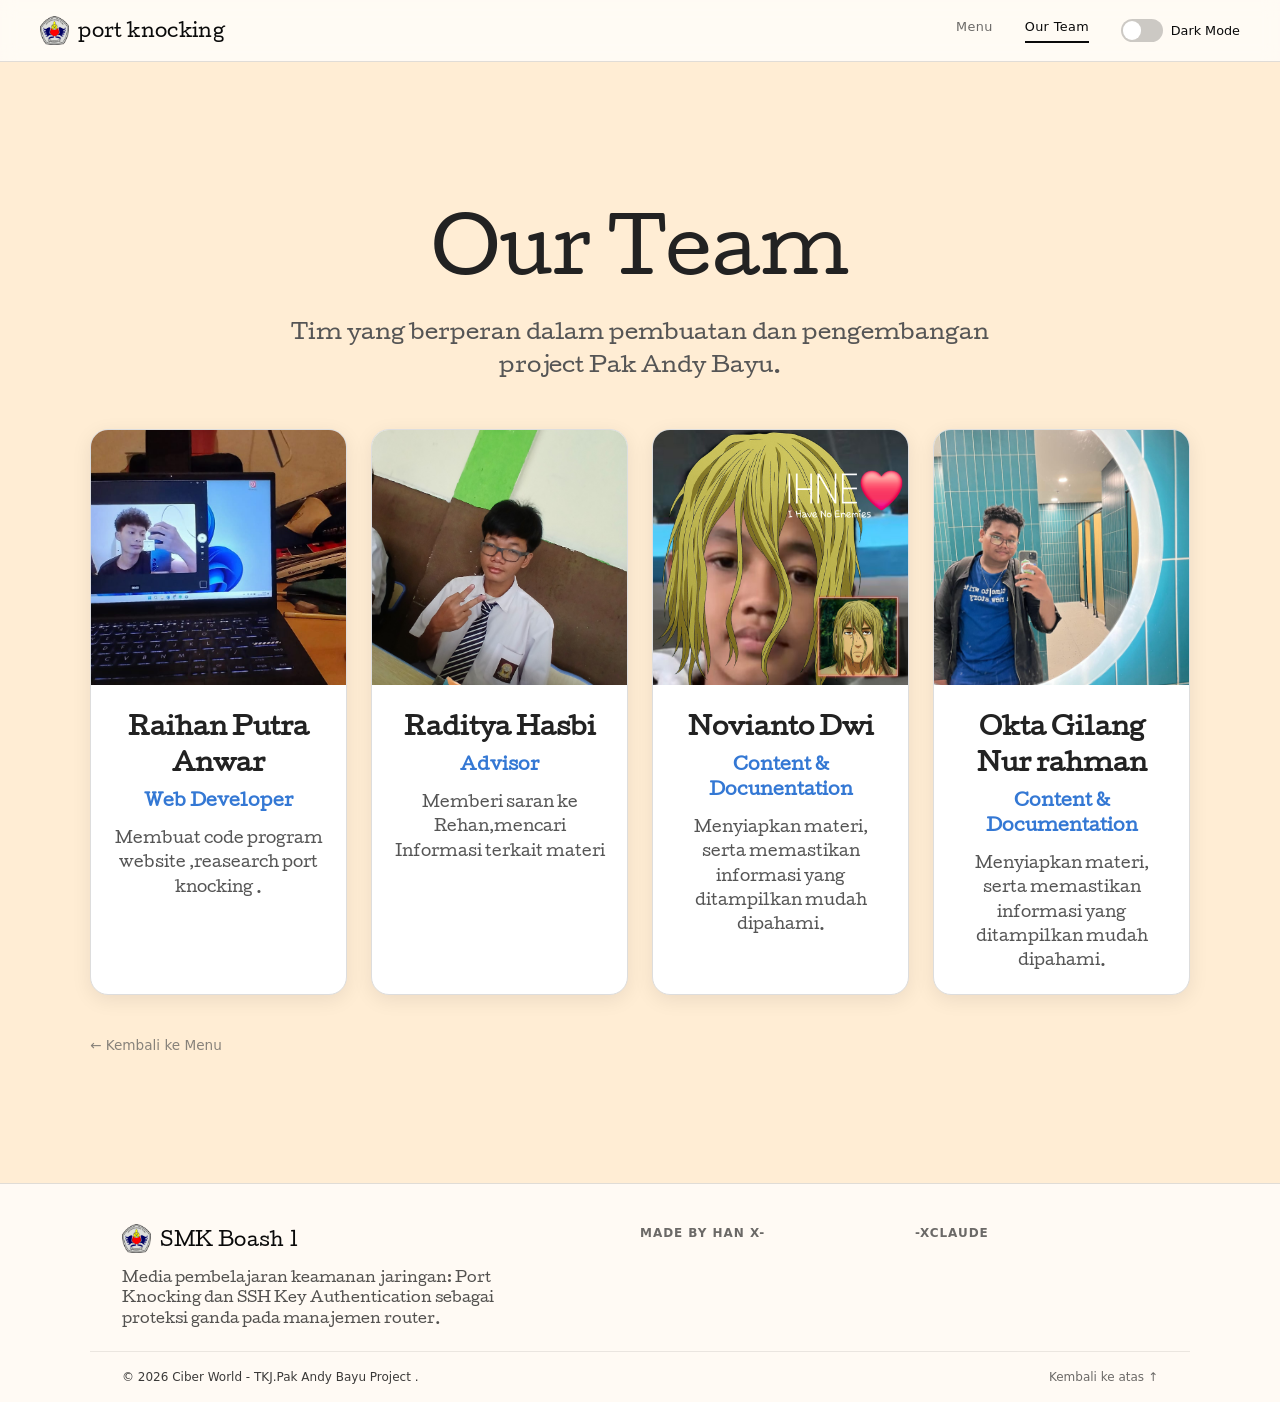
==== team.html @ cca96374 "Add files via upload" ====
<!DOCTYPE html>
<html lang="id">

<head>
  <meta charset="UTF-8">
  <meta name="viewport" content="width=device-width, initial-scale=1">

  <!-- CSS utama kamu -->
  <link rel="stylesheet" href="style.css">

  <title>Our Team</title>

<style>

/* =========================================
   TEAM COLOR SYSTEM
========================================= */

:root {
  /* LIGHT MODE */
  --team-card-bg: #ffffff;
  --team-title: #222222;
  --team-text: #555555;
  --team-role: #3478d4;
  --team-border: #dddddd;

  --team-image-bg: #e1e3e6;
  --team-placeholder: #777777;

  --team-shadow: 0 5px 20px rgba(0, 0, 0, 0.08);
}


/* =========================================
   DARK MODE
   Bisa menangkap class di HTML maupun BODY
========================================= */

html.dark,
html.dark-mode,
html.dark-theme,
html[data-theme="dark"],
body.dark,
body.dark-mode,
body.dark-theme {

  --team-card-bg: #1c1c1c;
  --team-title: #ffffff;
  --team-text: #cccccc;
  --team-role: #6fa8ff;
  --team-border: #383838;

  --team-image-bg: #292929;
  --team-placeholder: #aaaaaa;

  --team-shadow: 0 5px 25px rgba(0, 0, 0, 0.4);
}


/* =========================================
   TEAM SECTION
========================================= */

.team-section {
  width: 90vw;
  max-width: 1100px;
  margin: 0 auto;
  padding: 5rem 0;

  color: var(--team-text);

  transition:
    color 0.4s ease;
}


/* =========================================
   TITLE
========================================= */

.team-title {
  text-align: center;
  margin-bottom: 1rem;

  font-size: clamp(2.5rem, 6vw, 4.5rem);

  color: var(--team-title);

  transition:
    color 0.4s ease;
}


.team-subtitle {
  text-align: center;

  max-width: 700px;
  margin: 0 auto 3rem;

  font-size: clamp(1rem, 2vw, 1.3rem);
  line-height: 1.6;

  color: var(--team-text);

  transition:
    color 0.4s ease;
}


/* =========================================
   GRID
========================================= */

.team-grid {
  display: grid;

  grid-template-columns: repeat(4, 1fr);

  gap: 1.5rem;
}


/* =========================================
   CARD
========================================= */

.team-card {
  background: var(--team-card-bg);

  color: var(--team-text);

  border: 1px solid var(--team-border);

  border-radius: 18px;

  overflow: hidden;

  box-shadow: var(--team-shadow);

  transition:
    background-color 0.4s ease,
    color 0.4s ease,
    border-color 0.4s ease,
    box-shadow 0.4s ease,
    transform 0.3s ease;
}


.team-card.show:hover {
  transform: translateY(-7px);
}


/* =========================================
   CARD TEXT
========================================= */

.team-card h2,
.team-card h3,
.team-card p {

  transition:
    color 0.4s ease;
}


/* NAMA */

.team-card h2 {
  color: var(--team-title);
}


/* ROLE */

.team-card h3 {
  color: var(--team-role);
}


/* DESKRIPSI */

.team-card p {
  color: var(--team-text);
}


/* =========================================
   IMAGE
========================================= */

.team-image {
  width: 100%;

  aspect-ratio: 1 / 1;

  overflow: hidden;

  background: var(--team-image-bg);

  transition:
    background-color 0.4s ease;
}


.team-image img {
  width: 100%;
  height: 100%;

  display: block;

  object-fit: cover;
}


/* =========================================
   PLACEHOLDER
========================================= */

.image-placeholder {
  width: 100%;
  height: 100%;

  display: flex;

  align-items: center;
  justify-content: center;

  text-align: center;

  background: var(--team-image-bg);

  color: var(--team-placeholder);

  transition:
    background-color 0.4s ease,
    color 0.4s ease;
}


/* =========================================
   CARD CONTENT
========================================= */

.team-info {
  padding: 1.4rem;

  text-align: center;
}


.team-name {
  margin: 0 0 0.5rem;

  font-size: clamp(1.2rem, 2vw, 1.5rem);

  font-weight: bold;
}


.team-role {
  margin: 0 0 0.8rem;

  font-size: 1.05rem;

  font-weight: bold;
}


.team-description {
  margin: 0;

  font-size: 0.95rem;

  line-height: 1.6;
}

/* =========================================
   FADE IN ON SCROLL
========================================= */

.team-card {
	opacity: 0;
	transform: translateY(40px);
	
	transition:
		opacity 0.8s ease,
		transform 0.8s ease,
		background-color 0.4s ease,
		color 0.4s ease,
		border-color 0.4s ease,
		box-shadow 0.4s ease;
}

.team-card.show {
	opacity: 1;
	transform: translateY(0);
}



/* =========================================
   TABLET
========================================= */

@media (max-width: 900px) {

  .team-grid {
    grid-template-columns: repeat(2, 1fr);

    gap: 1.2rem;
  }

}


/* =========================================
   MOBILE
========================================= */

@media (max-width: 600px) {

  .team-section {
    width: 90vw;

    padding: 3rem 0;
  }


  .team-title {
    font-size: 12vw;
  }


  .team-subtitle {
    font-size: 4vw;

    margin-bottom: 2rem;
  }


  .team-grid {
    grid-template-columns: 1fr;

    gap: 1.5rem;
  }


  .team-info {
    padding: 1.3rem;
  }


  .team-name {
    font-size: 6vw;
  }


  .team-role {
    font-size: 4.5vw;
  }


  .team-description {
    font-size: 4vw;
  }

}

</style>

</head>


<body>

  <!-- =========================
       HEADER
  ========================= -->

  <header class="site-header">

    <div class="site-header__brand">

      <img
        src="assets/logo.png"
        alt="Logo"
        class="site-header__icon"
      >

      <span class="site-header__wordmark">
        port knocking
      </span>

    </div>


    <nav class="site-header__nav site-header__nav--desktop">

      <a href="index.html">
        Menu
      </a>

      <a href="team.html" class="active">
        Our Team
      </a>

      <label class="theme-toggle">

        <input
          type="checkbox"
          class="theme-switch"
        >

        <span class="theme-toggle__track">
          <span class="theme-toggle__thumb"></span>
        </span>

        <span class="theme-toggle__label">
          Dark Mode
        </span>

      </label>

    </nav>


    <button
      class="burger"
      id="burger-btn"
      aria-label="Buka menu"
      aria-expanded="false"
    >

      <span></span>
      <span></span>
      <span></span>

    </button>

  </header>


  <!-- =========================
       MOBILE MENU
  ========================= -->

  <nav
    class="mobile-menu"
    id="mobile-menu"
  >

    <a href="index.html">
      Menu
    </a>

    <a href="team.html" class="active">
      Our Team
    </a>

    <label class="theme-toggle">

      <input
        type="checkbox"
        class="theme-switch"
      >

      <span class="theme-toggle__track">
        <span class="theme-toggle__thumb"></span>
      </span>

      <span class="theme-toggle__label">
        Dark Mode
      </span>

    </label>

  </nav>


  <!-- =========================
       OUR TEAM
  ========================= -->

  <main class="team-section">

    <h1 class="team-title">
      Our Team
    </h1>

    <p class="team-subtitle">
      Tim yang berperan dalam pembuatan dan
      pengembangan project Pak Andy Bayu.
    </p>


    <div class="team-grid">


      <!-- TEAM 1 -->

      <article class="team-card">

        <div class="team-image">


            <img src="assets/hanteng.jpg" alt="Nama Anggota 1">
          -->

          <div class="image-placeholder">
            Foto Anggota 1
          </div>

        </div>

        <div class="team-info">

          <h2 class="team-name">
            Raihan Putra Anwar
          </h2>

          <h3 class="team-role">
            Web Developer
          </h3>

          <p class="team-description">
            Membuat code program website ,reasearch port knocking . 
          </p>

        </div>

      </article>



      <!-- TEAM 2 -->

      <article class="team-card">

        <div class="team-image">
          
          <img src="assets/radit.jpg" alt="radit" />

          <div class="image-placeholder">
            Foto Anggota 2
          </div>

        </div>

        <div class="team-info">

          <h2 class="team-name">
            Raditya Hasbi
          </h2>

          <h3 class="team-role">
            Advisor
          </h3>

          <p class="team-description">
            Memberi saran ke Rehan,mencari Informasi terkait materi
          </p>

        </div>

      </article>



      <!-- TEAM 3 -->

      <article class="team-card">

        <div class="team-image">
          
          <img src="assets/viant.jpg" alt="viant" />

          <div class="image-placeholder">
            Foto Anggota 3
          </div>

        </div>

        <div class="team-info">

          <h2 class="team-name">
            Novianto Dwi 
          </h2>

          <h3 class="team-role">
            Content & Docunentation
          </h3>

          <p class="team-description">
            Menyiapkan materi,
serta memastikan informasi
yang ditampilkan mudah dipahami.
          </p>

        </div>

      </article>



      <!-- TEAM 4 -->

      <article class="team-card">

        <div class="team-image">
          
          <img src="assets/gilang.jpg" alt="gilang" />

          <div class="image-placeholder">
            Foto Anggota 4
          </div>

        </div>

        <div class="team-info">

          <h2 class="team-name">
            Okta Gilang Nur rahman
          </h2>

          <h3 class="team-role">
            Content & Documentation
          </h3>

          <p class="team-description">
            Menyiapkan materi,
            serta memastikan informasi
            yang ditampilkan mudah dipahami.
          </p>

        </div>

      </article>
      
      <a href="index.html" class="back-link">← Kembali ke Menu</a>
  </div>


    </div>

  </main>

<footer class="site-footer">
  <div class="site-footer__inner">
    <div class="site-footer__col site-footer__about">
      <div class="site-footer__brand">
        <img src="assets/logo.png" alt="Logo" class="site-header__icon">
        <span class="site-header__wordmark">SMK Boash 1</span>
      </div>
      <p>Media pembelajaran keamanan jaringan: Port Knocking dan SSH Key Authentication sebagai proteksi ganda pada manajemen router.</p>
    </div>

    <nav class="site-footer__col" aria-label="Materi">
      <h3>Made By Han x-</h3>
      
    </nav>

    <nav class="site-footer__col" aria-label="Navigasi">
      <h3>-xClaude</h3>

    </nav>
  </div>

  <div class="site-footer__bottom">
    <span>© <span id="year">2026</span> Ciber World - TKJ.Pak Andy Bayu Project .</span>
    <a href="#top">Kembali ke atas ↑</a>
  </div>
</footer>


  <!-- JS utama kamu -->
  <script src="main.js"></script>

</body>

</html>
---- style.css ----
@import url(https://fonts.bunny.net/css?family=cutive:400);

@layer base, demo;

@layer demo {
	h1 {
		font-weight: 300;
		font-size: 1.3rem;
	}
	
	.judul{
		animation: fadeIn 2s ease;
	}
	
	.p-subtext{
	  padding-bottom:10px;
	  animation:fadeIn 2s ease;
	}

	.cards {
		--width: 300px;
		--rotate-duration: 500ms;
		--rotate-timing-function: linear(0, 0.417 25.5%, 0.867 49.4%, 1 57.7%, 0.925 65.1%, 0.908 68.6%, 0.902 72.2%, 0.916 78.2%, 0.988 92.1%, 1);
		--article-reveal-duration: 300ms;
		--article-reveal-delay: 500ms;
		--degrees: 360deg;
		--degree-start: 45deg;
		--items: 8;
		--radius: 300px;
		--item-size: 130px;

		@media (width > 800px) {
			--width: 350px;
			--radius: 350px;
			--item-size: 150px;
		}

		position: relative;
		width: var(--width);
		aspect-ratio: 3/4.25;
		background-image:
			linear-gradient(rgba(208 135 0 / .35), rgba(208 135 0 / .35)),
			url("https://raw.githubusercontent.com/cbolson/icodethis-challenges/main/assets/images/bg-paper-2.webp");
		background-repeat: no-repeat;
		background-size: cover;
		overflow: hidden;
		border-radius: 10px;
		outline: 1px solid light-dark(rgba(0 0 0 / .25), rgba(255 255 255 / .5));
		outline-offset: 10px;
		color: black;
		display: grid;

		&:has(#card-1:checked) {--target: 1;}
		&:has(#card-2:checked) {--target: 2;}
		&:has(#card-3:checked) {--target: 3;}
		&:has(#card-4:checked) {--target: 4;}
		&:has(#card-5:checked) {--target: 5;}
		&:has(#card-6:checked) {--target: 6;}
		&:has(#card-7:checked) {--target: 7;}
		&:has(#card-8:checked) {--target: 8;}

		& input[type="radio"] {
			position: absolute;
			width: 1px; height: 1px;
			padding: 0; margin: -1px;
			overflow: hidden;
			clip: rect(0, 0, 0, 0);
			white-space: nowrap;
			border-width: 0;
		}
	}

	.circle-container {
		&::before {
			content: '';
			position: absolute;
			inset: -230%;
			margin: auto;
			background-color: rgba(60 99 0 / .35);
			background-image:
				linear-gradient(rgba(60 99 0 / .5), rgba(60 99 0 / .5)),
				url("https://raw.githubusercontent.com/cbolson/icodethis-challenges/main/assets/images/bg-paper-2.webp");
			background-repeat: no-repeat;
			background-size: cover;
			border-radius: 50%;
			border: 1px solid rgba(0 0 0 / .25);
			z-index: 2;
			box-shadow: inset 5px 5px 15px 10px rgba(0 0 0 / .15), 5px 5px 10px 5px rgba(0 0 0 / .25);
			outline: 2px dashed rgba(255 255 255 / .5);
			outline-offset: -10px;
		}
		position: absolute;
		top: calc(var(--radius) * -1);
		left: 50%;
		translate: -50%;
		margin: auto;
		width: var(--item-size);
		height: var(--item-size);
		rotate: calc(var(--degrees) / var(--items) * var(--target));
		transition-property: rotate;
		transition-duration: var(--rotate-duration);
		transition-timing-function: var(--rotate-timing-function);
	}

	.circle-container > div {
		pointer-events: none;
		z-index: 2;
		&:nth-child(1) {--i: 1;}
		&:nth-child(2) {--i: 2;}
		&:nth-child(3) {--i: 3;}
		&:nth-child(4) {--i: 4;}
		&:nth-child(5) {--i: 5;}
		&:nth-child(6) {--i: 6;}
		&:nth-child(7) {--i: 7;}
		&:nth-child(8) {--i: 8;}
		--angle: calc((var(--degrees) / var(--items)) * (var(--i) - 1) + var(--degree-start));
		position: absolute;
		inset: 0;
		margin: auto;
		transform: rotate(var(--angle)) translate(var(--radius)) rotate(90deg);
		display: grid;
		place-content: center;

		& > img {
			width: 100%;
			object-fit: cover;
			rotate: 180deg;
			filter: drop-shadow(6px 14px 5px rgba(0 0 0 / .35));
		}
	}

	.contents {
		margin-top: var(--item-size);
		padding: 2rem 2rem 1rem;
		display: grid;

		& > article {
			grid-area: 1/1;
			display: grid;
			grid-template-rows: auto 1fr auto;
			opacity: var(--article-opacity,0);
			pointer-events: none;

			& :is(li,h2) {
				transition: var(--article-reveal-duration) ease-in-out;
				transition-delay: var(--article-delay,0ms);
				opacity: var(--article-opacity,0);
				translate: 0 var(--article-y,20px);
			}
			& li:nth-child(1) { transition-delay: calc(var(--article-delay) * 2); }
			& li:nth-child(2) { transition-delay: calc(var(--article-delay) * 3); }
			& li:nth-child(3) { transition-delay: calc(var(--article-delay) * 4); }
			& h2 { font-size: 1rem; margin-block: 1rem; font-weight: 300; }
			& ul { margin-block: 0; font-weight: 300; padding-inline-start: 1rem; display: grid; gap: .5rem; place-content: start; }
			& li { margin: 0; }
			& li > span { color: #555; }
			& > .buttons {
				display: flex;
				justify-content: center;
				gap: 1rem;

				& > label {
					font-size: 1.4rem;
					cursor: pointer;
					transition: color 150ms ease-in-out;
					&:hover { color: steelblue; }
					&[disabled] { opacity: .25; pointer-events: none; }
				}
			}
		}
	}

	.cards {
		&:has(#card-1:checked) > .contents > article:nth-child(1) { --article-opacity: 1; --article-y: 0; pointer-events: auto; --article-delay: var(--article-reveal-delay); }
		&:has(#card-2:checked) > .contents > article:nth-child(2) { --article-opacity: 1; --article-y: 0; pointer-events: auto; --article-delay: var(--article-reveal-delay); }
		&:has(#card-3:checked) > .contents > article:nth-child(3) { --article-opacity: 1; --article-y: 0; pointer-events: auto; --article-delay: var(--article-reveal-delay); }
		&:has(#card-4:checked) > .contents > article:nth-child(4) { --article-opacity: 1; --article-y: 0; pointer-events: auto; --article-delay: var(--article-reveal-delay); }
		&:has(#card-5:checked) > .contents > article:nth-child(5) { --article-opacity: 1; --article-y: 0; pointer-events: auto; --article-delay: var(--article-reveal-delay); }
		&:has(#card-6:checked) > .contents > article:nth-child(6) { --article-opacity: 1; --article-y: 0; pointer-events: auto; --article-delay: var(--article-reveal-delay); }
		&:has(#card-7:checked) > .contents > article:nth-child(7) { --article-opacity: 1; --article-y: 0; pointer-events: auto; --article-delay: var(--article-reveal-delay); }
		&:has(#card-8:checked) > .contents > article:nth-child(8) { --article-opacity: 1; --article-y: 0; pointer-events: auto; --article-delay: var(--article-reveal-delay); }
	}
}

@layer base {
	* { box-sizing: border-box; }

	:root {
		color-scheme: light dark;
		--bg-dark: rgb(27, 15, 5);
		--bg-light: rgb(255, 237, 212);
		--txt-light: rgb(10, 10, 10);
		--txt-dark: rgb(245, 245, 245);
	}
	:root[data-theme="light"] { color-scheme: light; }
	:root[data-theme="dark"] { color-scheme: dark; }

	html { scroll-behavior: smooth; }

	body {
		margin: 0;
		padding: 0;
		min-height: 100svh;
		background-color: light-dark(var(--bg-light), var(--bg-dark));
		color: light-dark(var(--txt-light), var(--txt-dark));
		font-family: 'Cutive', serif;
		font-size: .8rem;
		line-height: 1.5;
	}

	main {
		display: grid;
		place-content: center;
		justify-items: center;
		padding: 2rem;
	}

.direct{
	text-decoration: none;
	
	background-color:#E4DF0B;
	color: #000;
}

	/* ===== header ===== */
	.site-header {
		position: sticky;
		top: 0;
		z-index: 10;
		display: flex;
		align-items: center;
		justify-content: space-between;
		width: 100%;
		padding: 1rem 2.5rem;
		background-color: light-dark(rgba(255 255 255 / .75), rgba(20 20 20 / .75));
		backdrop-filter: blur(8px);
		border-bottom: 1px solid light-dark(rgba(0 0 0 / .12), rgba(255 255 255 / .12));
	}

	.site-header__brand {
		display: flex;
		align-items: center;
		gap: .6rem;
	}

	.site-header__icon {
		width: 1.8rem;
		height: 1.8rem;
		object-fit: cover;
		flex-shrink: 0;
	}

	.site-header__wordmark {
		font-size: 1.1rem;
		letter-spacing: .02em;
	}

	.site-header__nav--desktop {
		display: flex;
		align-items: center;
		gap: 2rem;
	}

	.site-header__nav--desktop a {
		font-family: system-ui, sans-serif;
		font-size: .8rem;
		font-weight: 500;
		letter-spacing: .03em;
		text-decoration: none;
		color: inherit;
		opacity: .6;
		padding-bottom: .3rem;
		border-bottom: 2px solid transparent;
		transition: opacity 150ms ease-in-out;
	}
	.site-header__nav--desktop a:hover { opacity: 1; }
	.site-header__nav--desktop a.active { opacity: 1; border-bottom-color: currentColor; }

	/* ===== toggle ===== */
	.theme-toggle {
		display: flex;
		align-items: center;
		gap: .5rem;
		cursor: pointer;
	}
	.theme-toggle input {
		position: absolute;
		width: 1px; height: 1px;
		overflow: hidden;
		clip: rect(0, 0, 0, 0);
	}
	.theme-toggle__track {
		width: 2.6rem;
		height: 1.4rem;
		border-radius: 999px;
		background-color: light-dark(rgba(0 0 0 / .2), rgba(255 255 255 / .25));
		position: relative;
		flex-shrink: 0;
		transition: background-color 150ms ease-in-out;
	}
	.theme-toggle__thumb {
		position: absolute;
		top: 2px; left: 2px;
		width: 1.15rem; height: 1.15rem;
		border-radius: 50%;
		background-color: light-dark(#fff, #1b0f05);
		transition: translate 150ms ease-in-out;
	}
	.theme-toggle input:checked ~ .theme-toggle__track .theme-toggle__thumb { translate: 1.2rem 0; }
	.theme-toggle__label { font-family: system-ui, sans-serif; font-size: .8rem; }

	/* ===== burger ===== */
	.burger {
		display: none;
		flex-direction: column;
		justify-content: center;
		gap: 5px;
		width: 2.2rem;
		height: 2.2rem;
		background: none;
		border: none;
		cursor: pointer;
		padding: 0;
	}
	.burger span {
		display: block;
		width: 100%;
		height: 2px;
		background-color: currentColor;
		transition: 200ms ease-in-out;
	}
	.burger[aria-expanded="true"] span:nth-child(1) { translate: 0 7px; rotate: 45deg; }
	.burger[aria-expanded="true"] span:nth-child(2) { opacity: 0; }
	.burger[aria-expanded="true"] span:nth-child(3) { translate: 0 -7px; rotate: -45deg; }

	/* ===== mobile menu ===== */
	.mobile-menu {
		top:4.2rem;
		display: none;
		position:fixed;
		flex-direction: column;
		right:0;
		gap: 1.2rem;
		z-index:9;
		padding: 1.2rem 2rem 1.5rem;
		animation: fadeIn .7s ease;
		background-color: light-dark(rgba(255 255 255 / .95), rgba(20 20 20 / .95));
		border-bottom: 1px solid light-dark(rgba(0 0 0 / .12), rgba(255 255 255 / .12));
	}
	
	@keyframes fadeIn{
		from{
			opacity: 0;
		}
		
		to{
			opacity: 1;
		}
	}
	
	.mobile-menu.open { display: flex; }
	.mobile-menu a {
		font-family: system-ui, sans-serif;
		font-size: .9rem;
		text-decoration: none;
		color: inherit;
		opacity: .7;
	}
	.mobile-menu a.active { opacity: 1; font-weight: 600; }

	@media (width < 700px) {
		.site-header__nav--desktop { display: none; }
		.burger { display: flex; }
	}

	@media (width < 500px) {
		.site-header { padding: 1rem 1.5rem; }
	}
	
	.article-main {
	display: block;
	max-width: 700px;
	margin: 0 auto;
	padding: 2rem 1.5rem 3rem;
}

.article h1.judul {
	font-size: 1.3rem;
	margin-bottom: .5rem;
}

.article .p-subtext {
	max-width: none;
	margin-bottom: 2rem;
}

.step {
	margin-bottom: 2rem;
}

.step h2 {
	font-size: 1rem;
	font-weight: 600;
	font-family: system-ui, sans-serif;
	margin-bottom: .6rem;
}

.step p {
	margin: .6rem 0;
}

.knock-sequence {
	font-family: 'Courier New', monospace;
	font-size: 1.1rem;
	font-weight: bold;
	background-color: light-dark(rgba(0 0 0 / .05), rgba(255 255 255 / .08));
	display: inline-block;
	padding: .4rem .8rem;
	border-radius: 6px;
}

pre {
	background-color: light-dark(#1e1e1e, #0a0a0a);
	color: #d4d4d4;
	padding: 1rem;
	border-radius: 8px;
	overflow-x: auto;
	font-size: .75rem;
	line-height: 1.6;
	margin: .6rem 0;
}

pre code {
	font-family: 'Courier New', monospace;
}

pre.diagram {
	background-color: light-dark(rgba(0 0 0 / .05), rgba(255 255 255 / .08));
	color: inherit;
}

code {
	font-family: 'Courier New', monospace;
	font-size: .85em;
	background-color: light-dark(rgba(0 0 0 / .06), rgba(255 255 255 / .1));
	padding: .1rem .3rem;
	border-radius: 4px;
}

.note {
	display: block;
	border-left: 3px solid #E4DF0B;
	background-color: light-dark(rgba(228 223 11 / .12), rgba(228 223 11 / .08));
	padding: 1rem 1.2rem;
	border-radius: 6px;
	margin: 2rem 0;
	font-size: .8rem;
}

.back-link {
	display: inline-block;
	margin-top: 1rem;
	font-family: system-ui, sans-serif;
	font-size: .85rem;
	text-decoration: none;
	color: inherit;
	opacity: .7;
}
.back-link:hover { opacity: 1; }
	
}

/* footer menempel di bawah walau konten pendek */
body { display: flex; flex-direction: column; }
main { flex: 1; }



.site-footer {
  width: 100%;
  margin-top: 3rem;
  background-color: light-dark(rgba(255 255 255 / .75), rgba(20 20 20 / .75));
  border-top: 1px solid light-dark(rgba(0 0 0 / .12), rgba(255 255 255 / .12));
  font-size: .85rem;
}

.site-footer__inner {
  max-width: 1100px;
  margin: 0 auto;
  padding: 2.5rem 2rem 1.5rem;
  display: grid;
  grid-template-columns: 2fr 1fr 1fr;
  gap: 2rem;
}

.site-footer__brand {
  display: flex;
  align-items: center;
  gap: .6rem;
  margin-bottom: .8rem;
}

.site-footer__about p { margin: 0; opacity: .7; max-width: 38ch; }

.site-footer h3 {
  margin: 0 0 .8rem;
  font-family: system-ui, sans-serif;
  font-size: .75rem;
  font-weight: 600;
  letter-spacing: .08em;
  text-transform: uppercase;
  opacity: .6;
}

.site-footer ul {
  list-style: none;
  margin: 0;
  padding: 0;
  display: grid;
  gap: .5rem;
}

.site-footer a {
  font-family: system-ui, sans-serif;
  color: inherit;
  text-decoration: none;
  opacity: .75;
  transition: opacity 150ms ease-in-out;
}
.site-footer a:hover { opacity: 1; text-decoration: underline; }

.site-footer__bottom {
  max-width: 1100px;
  margin: 0 auto;
  padding: 1rem 2rem;
  display: flex;
  justify-content: space-between;
  flex-wrap: wrap;
  gap: .5rem;
  border-top: 1px solid light-dark(rgba(0 0 0 / .1), rgba(255 255 255 / .1));
  font-family: system-ui, sans-serif;
  font-size: .75rem;
  opacity: .8;
}

@media (width < 700px) {
  .site-footer__inner {
    grid-template-columns: 1fr 1fr;
    padding: 2rem 1.5rem 1rem;
  }
  .site-footer__about { grid-column: 1 / -1; }
  .site-footer__bottom { padding: 1rem 1.5rem; flex-direction: column; }
}
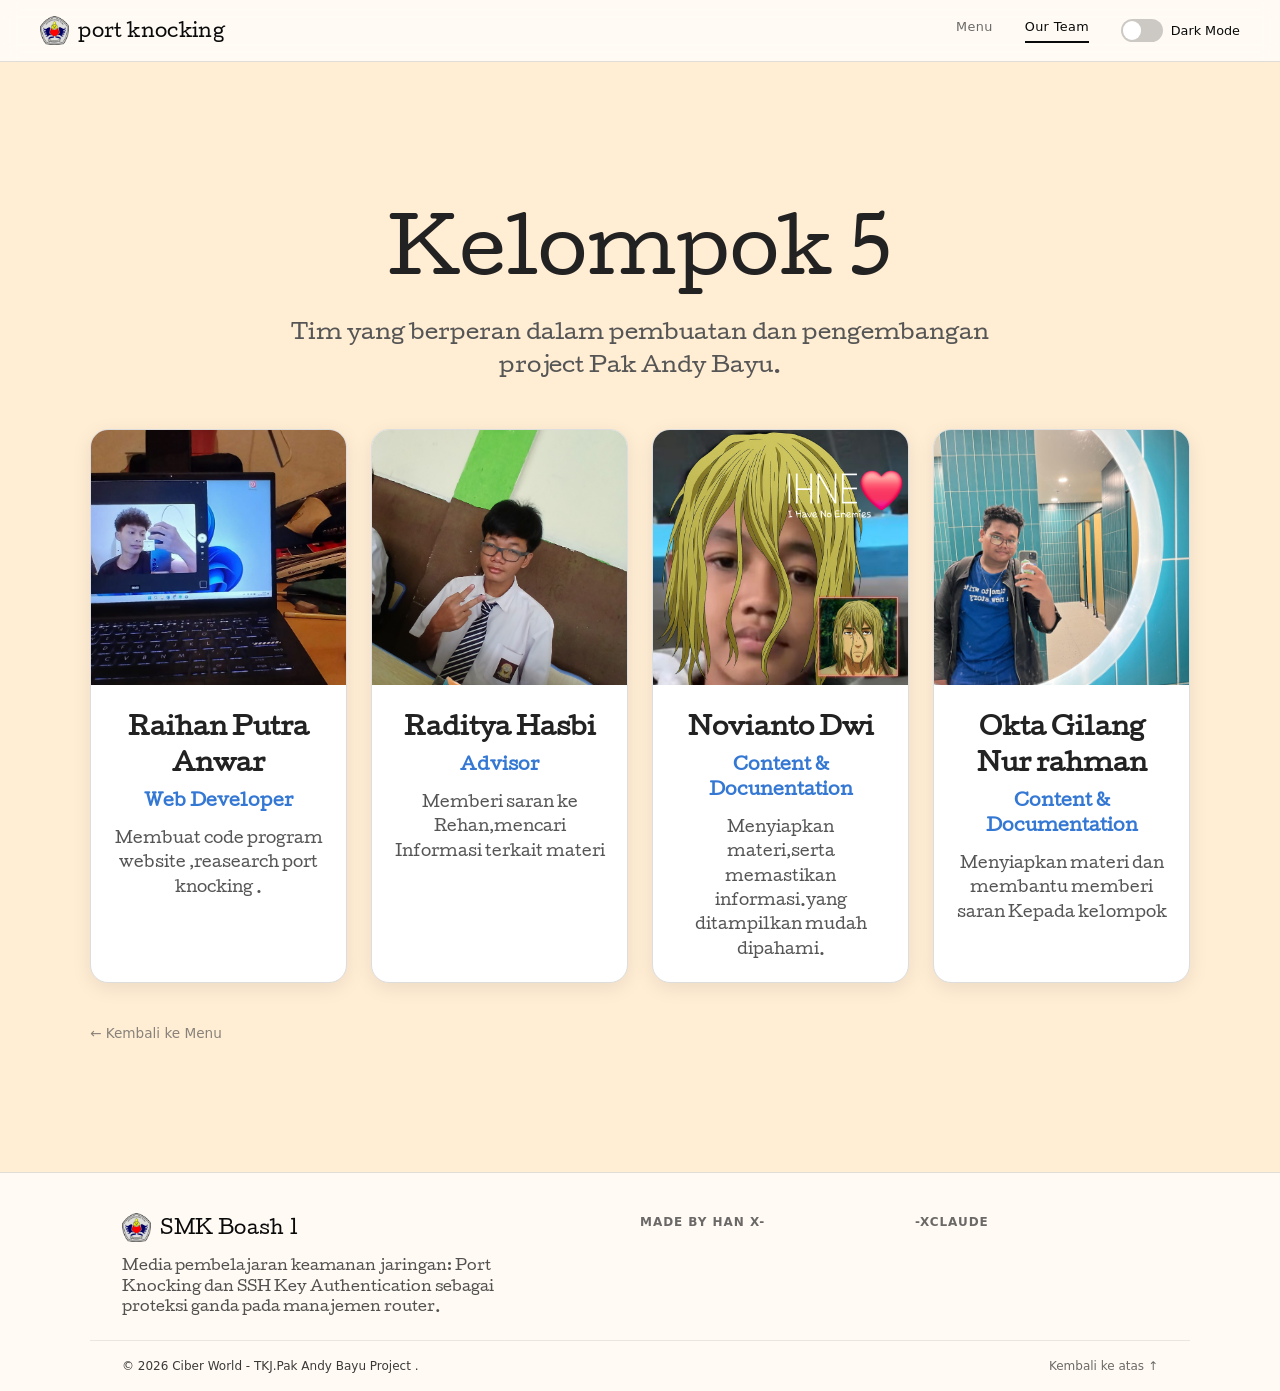
==== commit 0b65fbc8: "Add files via upload" ====
--- a/team.html
+++ b/team.html
@@ -485,7 +485,7 @@
   <main class="team-section">
 
     <h1 class="team-title">
-      Our Team
+      Kelompok 5
     </h1>
 
     <p class="team-subtitle">
@@ -573,7 +573,7 @@
 
         <div class="team-image">
           
-          <img src="assets/viant.jpg" alt="viant" />
+          <img src="assets/viant.jpg" alt="" />
 
           <div class="image-placeholder">
             Foto Anggota 3
@@ -592,9 +592,7 @@
           </h3>
 
           <p class="team-description">
-            Menyiapkan materi,
-serta memastikan informasi
-yang ditampilkan mudah dipahami.
+            Menyiapkan materi,serta memastikan informasi.yang ditampilkan mudah dipahami.
           </p>
 
         </div>
@@ -628,9 +626,7 @@
           </h3>
 
           <p class="team-description">
-            Menyiapkan materi,
-            serta memastikan informasi
-            yang ditampilkan mudah dipahami.
+            Menyiapkan materi dan membantu memberi saran Kepada kelompok
           </p>
 
         </div>
